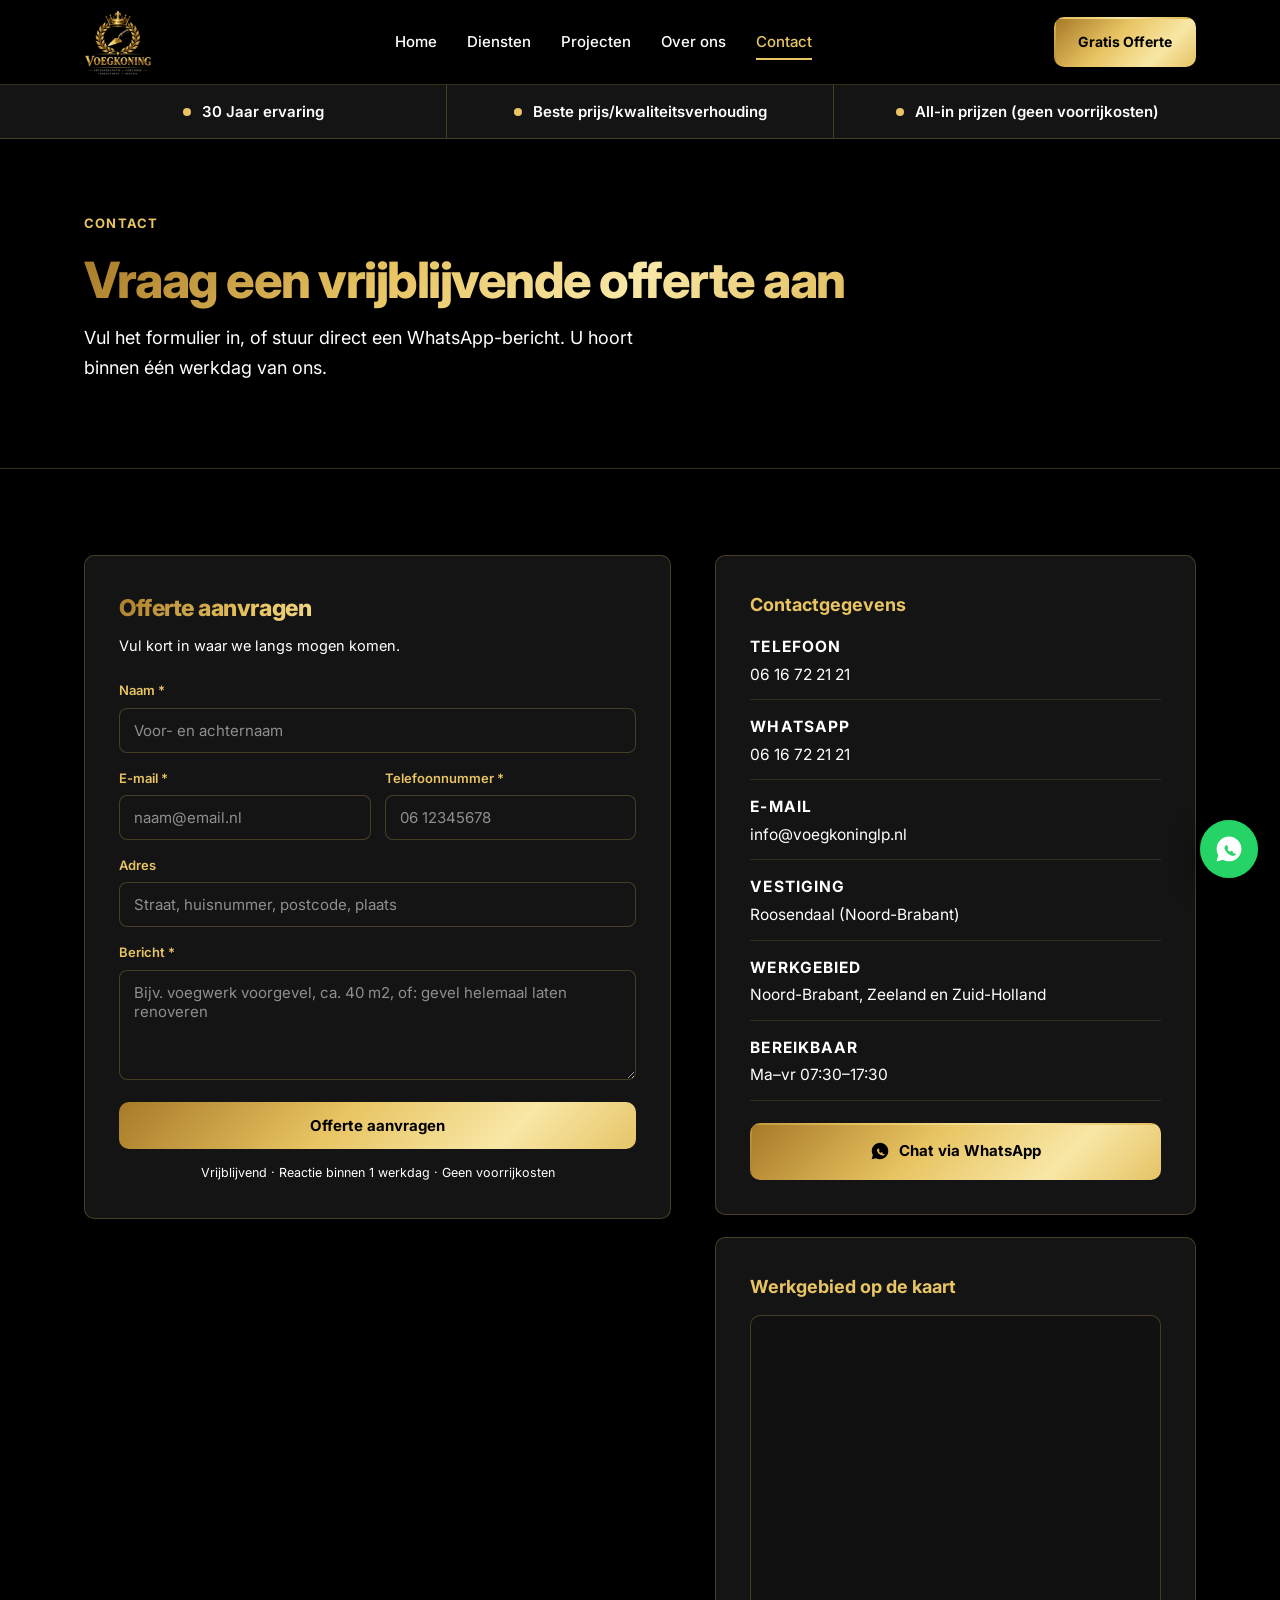
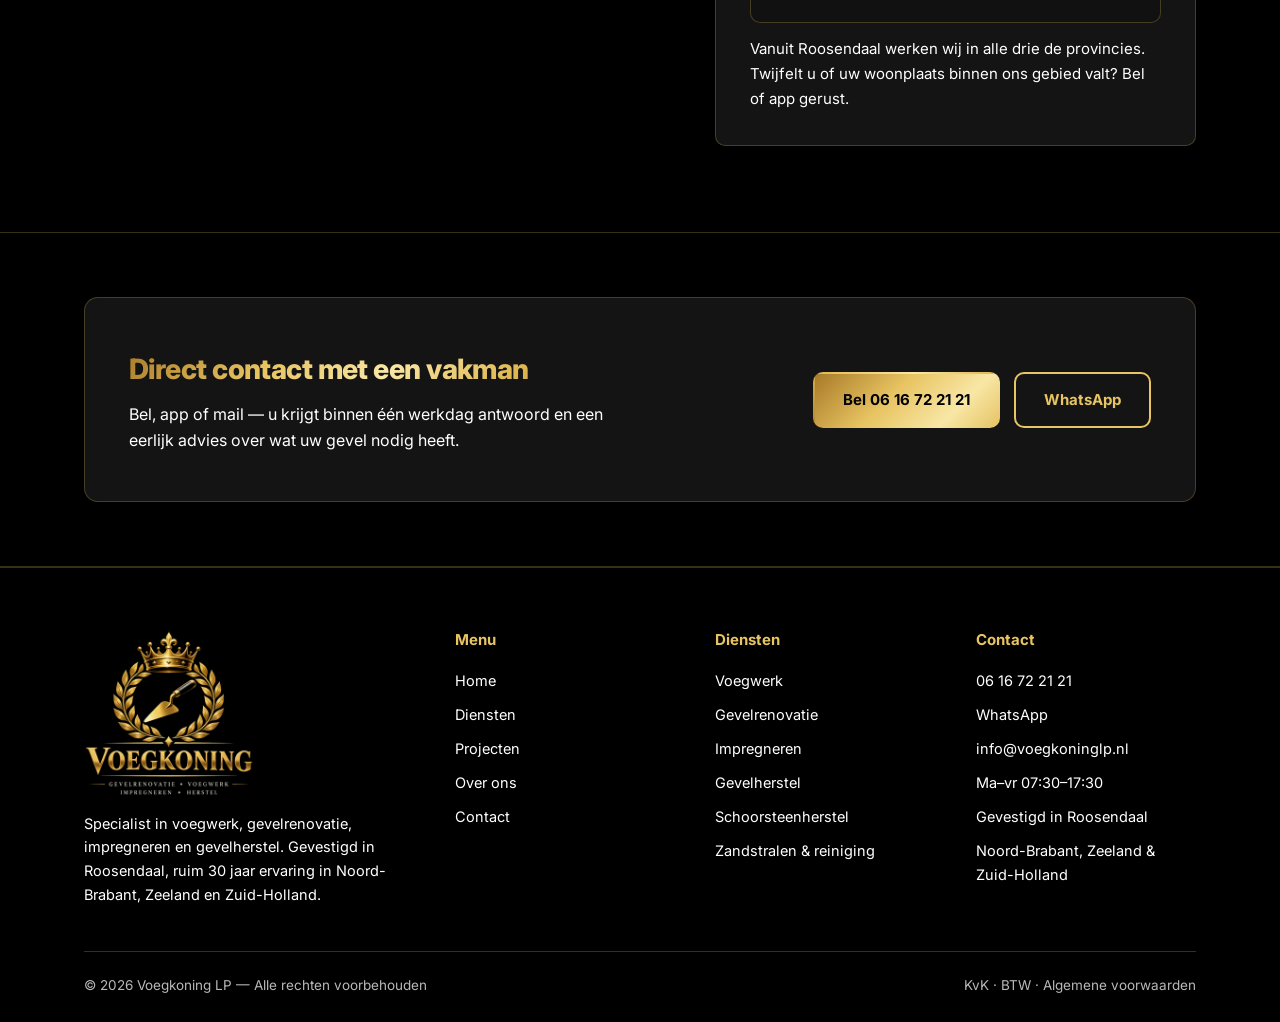
==== contact.html @ 7f499dfa "Website Voegkoning L&P: vijf pagina's met foto's en logo Statische site (home, diensten, projecten, " ====
<!DOCTYPE html>
<html lang="nl">
<head>
<meta charset="utf-8">
<meta name="viewport" content="width=device-width, initial-scale=1">
<title>Contact | Gratis offerte aanvragen bij Voegkoning LP</title>
<meta name="description" content="Vraag een vrijblijvende offerte aan voor voegwerk, gevelrenovatie, impregneren of gevelherstel. Bel of WhatsApp 06 16 72 21 21. Werkgebied Noord-Brabant, Zeeland en Zuid-Holland.">
<meta name="robots" content="index, follow">
<meta name="author" content="Voegkoning LP">
<meta name="geo.region" content="NL-NB">
<meta name="geo.placename" content="Roosendaal">
<link rel="canonical" href="https://voegkoninglp.nl/contact.html">
<meta property="og:type" content="website">
<meta property="og:locale" content="nl_NL">
<meta property="og:site_name" content="Voegkoning LP">
<meta property="og:title" content="Contact | Gratis offerte aanvragen bij Voegkoning LP">
<meta property="og:description" content="Vraag een vrijblijvende offerte aan voor voegwerk, gevelrenovatie, impregneren of gevelherstel. Bel of WhatsApp 06 16 72 21 21. Werkgebied Noord-Brabant, Zeeland en Zuid-Holland.">
<meta property="og:url" content="https://voegkoninglp.nl/contact.html">
<meta property="og:image" content="https://voegkoninglp.nl/img/og-image.jpg">
<meta property="og:image:width" content="1200">
<meta property="og:image:height" content="630">
<meta name="twitter:card" content="summary_large_image">
<meta name="theme-color" content="#000000">
<link rel="icon" type="image/png" sizes="32x32" href="img/favicon-32.png">
<link rel="apple-touch-icon" href="img/apple-touch-icon.png">
<link rel="preconnect" href="https://fonts.googleapis.com">
<link rel="preconnect" href="https://fonts.gstatic.com" crossorigin>
<link href="https://fonts.googleapis.com/css2?family=Inter:wght@400;500;600;700;800&display=swap" rel="stylesheet">
<link rel="stylesheet" href="css/style.css">
<script type="application/ld+json">
{
  "@context": "https://schema.org",
  "@type": "BreadcrumbList",
  "itemListElement": [
    {
      "@type": "ListItem",
      "position": 1,
      "name": "Home",
      "item": "https://voegkoninglp.nl/"
    },
    {
      "@type": "ListItem",
      "position": 2,
      "name": "Contact",
      "item": "https://voegkoninglp.nl/contact.html"
    }
  ]
}
</script>
</head>
<body>

<header>
  <div class="wrap nav">
    <a href="index.html" class="logo" aria-label="Voegkoning L&amp;P – naar de homepage"><img src="img/logo.webp" width="360" height="354" alt="Voegkoning L&amp;P"></a>
    <nav class="nav-links" id="desktop-nav"><a href="index.html">Home</a><a href="diensten.html">Diensten</a><a href="projecten.html">Projecten</a><a href="over-ons.html">Over ons</a><a href="contact.html" class="is-active" aria-current="page">Contact</a></nav>
    <a href="contact.html" class="btn btn-primary">Gratis Offerte</a>
    <button class="burger" id="burger" aria-label="Menu" aria-expanded="false">
      <span></span><span></span><span></span>
    </button>
  </div>
  <nav class="mobile-nav" id="mobile-nav"><a href="index.html">Home</a><a href="diensten.html">Diensten</a><a href="projecten.html">Projecten</a><a href="over-ons.html">Over ons</a><a href="contact.html">Contact</a></nav>
</header>

<div class="trust">
  <div class="wrap trust-grid">
    <div class="trust-item"><span class="ti-dot"></span><span class="lbl">30 Jaar ervaring</span></div>
    <div class="trust-item"><span class="ti-dot"></span><span class="lbl">Beste prijs/kwaliteitsverhouding</span></div>
    <div class="trust-item"><span class="ti-dot"></span><span class="lbl">All-in prijzen (geen voorrijkosten)</span></div>
  </div>
</div>

<main>

  <section class="page-head">
    <div class="wrap">
      <span class="eyebrow">Contact</span>
      <h1>Vraag een vrijblijvende offerte aan</h1>
      <p class="lead">Vul het formulier in, of stuur direct een WhatsApp-bericht. U hoort binnen &eacute;&eacute;n werkdag van ons.</p>
    </div>
  </section>

  <section class="contact">
    <div class="wrap contact-grid">

      <div class="contact-form">
        <h2 class="form-title">Offerte aanvragen</h2>
        <p class="sub">Vul kort in waar we langs mogen komen.</p>
        <form id="offerte-form">
          <div class="field">
            <label for="naam">Naam *</label>
            <input id="naam" name="naam" type="text" placeholder="Voor- en achternaam" required>
          </div>
          <div class="row2">
            <div class="field">
              <label for="mail">E-mail *</label>
              <input id="mail" name="mail" type="email" placeholder="naam@email.nl" required>
            </div>
            <div class="field">
              <label for="tel">Telefoonnummer *</label>
              <input id="tel" name="tel" type="tel" placeholder="06 12345678" required>
            </div>
          </div>
          <div class="field">
            <label for="adres">Adres</label>
            <input id="adres" name="adres" type="text" placeholder="Straat, huisnummer, postcode, plaats">
          </div>
          <div class="field">
            <label for="msg">Bericht *</label>
            <textarea id="msg" name="msg" placeholder="Bijv. voegwerk voorgevel, ca. 40 m2, of: gevel helemaal laten renoveren" required></textarea>
          </div>
          <button type="submit" class="btn btn-primary btn-wide">Offerte aanvragen</button>
        </form>
        <p class="form-note">Vrijblijvend &middot; Reactie binnen 1 werkdag &middot; Geen voorrijkosten</p>
      </div>

      <div class="contact-side">
        <div class="panel">
          <h3>Contactgegevens</h3>
          <ul class="contact-list">
            <li><span class="cl-label">Telefoon</span><a href="tel:+31616722121">06 16 72 21 21</a></li>
            <li><span class="cl-label">WhatsApp</span><a href="https://wa.me/31616722121" target="_blank" rel="noopener">06 16 72 21 21</a></li>
            <li><span class="cl-label">E-mail</span><a href="mailto:info@voegkoninglp.nl">info@voegkoninglp.nl</a></li>
            <li><span class="cl-label">Vestiging</span><span>Roosendaal (Noord-Brabant)</span></li>
            <li><span class="cl-label">Werkgebied</span><span>Noord-Brabant, Zeeland en Zuid-Holland</span></li>
            <li><span class="cl-label">Bereikbaar</span><span>Ma&ndash;vr 07:30&ndash;17:30</span></li>
          </ul>
          <a href="https://wa.me/31616722121" target="_blank" rel="noopener" class="btn btn-primary wa-block">
            <svg width="20" height="20" viewBox="0 0 24 24" fill="currentColor" aria-hidden="true"><path d="M12.04 2C6.58 2 2.13 6.45 2.13 11.91c0 1.75.46 3.45 1.32 4.95L2 22l5.25-1.38a9.9 9.9 0 004.79 1.22h.01c5.46 0 9.91-4.45 9.91-9.91S17.5 2 12.04 2zm5.8 14.09c-.24.68-1.42 1.31-1.96 1.36-.54.05-1.02.24-2.86-.6-2.22-1.02-3.6-3.32-3.71-3.47-.11-.16-.88-1.18-.88-2.25s.57-1.6.77-1.82c.2-.22.43-.27.58-.27l.42.01c.13 0 .31-.05.48.37.18.43.61 1.5.66 1.61.05.11.09.24.01.39-.08.16-.15.25-.29.39l-.22.26c-.07.08-.15.17-.06.33.08.16.37.62.79 1.01.55.49 1.01.65 1.16.73.15.08.24.07.33-.04.09-.11.38-.44.48-.6.1-.15.2-.13.34-.08.14.05.89.42 1.04.5.15.07.25.11.29.18.04.07.04.4-.2 1.09z"/></svg><span>Chat via WhatsApp</span>
          </a>
        </div>

        <div class="panel map-panel">
          <h3>Werkgebied op de kaart</h3>
          <div class="map-embed">
            <iframe
              title="Werkgebied Voegkoning LP in Noord-Brabant, Zeeland en Zuid-Holland"
              src="https://www.google.com/maps?q=Roosendaal,+Nederland&amp;hl=nl&amp;z=8&amp;output=embed"
              loading="lazy"
              referrerpolicy="no-referrer-when-downgrade"
              allowfullscreen></iframe>
          </div>
          <p class="map-note">Vanuit Roosendaal werken wij in alle drie de provincies. Twijfelt u of uw woonplaats binnen ons gebied valt? Bel of app gerust.</p>
        </div>
      </div>

    </div>
  </section>

  <section class="cta">
    <div class="wrap">
      <div class="cta-inner">
        <div>
          <h2>Direct contact met een vakman</h2>
          <p>Bel, app of mail &mdash; u krijgt binnen &eacute;&eacute;n werkdag antwoord en een eerlijk advies over wat uw gevel nodig heeft.</p>
        </div>
        <div class="cta-actions">
          <a href="tel:+31616722121" class="btn btn-primary">Bel 06 16 72 21 21</a>
          <a href="https://wa.me/31616722121" target="_blank" rel="noopener" class="btn btn-ghost">WhatsApp</a>
        </div>
      </div>
    </div>
  </section>
</main>

<footer>
  <div class="wrap">
    <div class="foot-grid">
      <div>
        <img class="foot-logo" src="img/logo.webp" width="360" height="354" alt="Voegkoning LP – gevelrenovatie, voegwerk, impregneren, herstel" loading="lazy">
        <p>Specialist in voegwerk, gevelrenovatie, impregneren en gevelherstel. Gevestigd in Roosendaal, ruim 30 jaar ervaring in Noord-Brabant, Zeeland en Zuid-Holland.</p>
      </div>
      <div>
        <h4>Menu</h4>
        <ul><li><a href="index.html">Home</a></li><li><a href="diensten.html">Diensten</a></li><li><a href="projecten.html">Projecten</a></li><li><a href="over-ons.html">Over ons</a></li><li><a href="contact.html">Contact</a></li></ul>
      </div>
      <div>
        <h4>Diensten</h4>
        <ul>
          <li><a href="diensten.html#voegwerk">Voegwerk</a></li>
          <li><a href="diensten.html#gevelrenovatie">Gevelrenovatie</a></li>
          <li><a href="diensten.html#impregneren">Impregneren</a></li>
          <li><a href="diensten.html#gevelherstel">Gevelherstel</a></li>
          <li><a href="diensten.html#gevelherstel">Schoorsteenherstel</a></li>
          <li><a href="diensten.html#reiniging">Zandstralen &amp; reiniging</a></li>
        </ul>
      </div>
      <div>
        <h4>Contact</h4>
        <ul>
          <li><a href="tel:+31616722121">06 16 72 21 21</a></li>
          <li><a href="https://wa.me/31616722121" target="_blank" rel="noopener">WhatsApp</a></li>
          <li><a href="mailto:info@voegkoninglp.nl">info@voegkoninglp.nl</a></li>
          <li>Ma&ndash;vr 07:30&ndash;17:30</li>
          <li>Gevestigd in Roosendaal</li>
          <li>Noord-Brabant, Zeeland &amp; Zuid-Holland</li>
        </ul>
      </div>
    </div>
    <div class="foot-bottom">
      <span>&copy; <span id="jaar">2026</span> Voegkoning LP &mdash; Alle rechten voorbehouden</span>
      <span>KvK &middot; BTW &middot; Algemene voorwaarden</span>
    </div>
  </div>
</footer>

<a class="wa-float" href="https://wa.me/31616722121" target="_blank" rel="noopener" aria-label="Contact via WhatsApp">
  <svg viewBox="0 0 24 24" fill="currentColor" aria-hidden="true"><path d="M12.04 2C6.58 2 2.13 6.45 2.13 11.91c0 1.75.46 3.45 1.32 4.95L2 22l5.25-1.38a9.9 9.9 0 004.79 1.22h.01c5.46 0 9.91-4.45 9.91-9.91S17.5 2 12.04 2zm5.8 14.09c-.24.68-1.42 1.31-1.96 1.36-.54.05-1.02.24-2.86-.6-2.22-1.02-3.6-3.32-3.71-3.47-.11-.16-.88-1.18-.88-2.25s.57-1.6.77-1.82c.2-.22.43-.27.58-.27l.42.01c.13 0 .31-.05.48.37.18.43.61 1.5.66 1.61.05.11.09.24.01.39-.08.16-.15.25-.29.39l-.22.26c-.07.08-.15.17-.06.33.08.16.37.62.79 1.01.55.49 1.01.65 1.16.73.15.08.24.07.33-.04.09-.11.38-.44.48-.6.1-.15.2-.13.34-.08.14.05.89.42 1.04.5.15.07.25.11.29.18.04.07.04.4-.2 1.09z"/></svg>
</a>

<script src="js/main.js" defer></script>

</body>
</html>
---- css/style.css ----
:root{
  --bg:#0A0A0A;
  --bg-soft:#141414;
  --bg-card:#141414;
  --line:rgba(232,196,98,.24);
  --line-soft:rgba(232,196,98,.14);
  --gold:#E8C462;
  --gold-light:#F8E7A6;
  --gold-dark:#A87A28;
  --gold-metal:linear-gradient(135deg,#A87A28 0%,#E8C462 28%,#F8E7A6 50%,#E0B954 72%,#A87A28 100%);
  --muted:#b8b8b8;
  --radius:10px;
  --wrap:1160px;
}
*{box-sizing:border-box;margin:0;padding:0}
html{scroll-behavior:smooth}
body{
  font-family:Inter,-apple-system,BlinkMacSystemFont,"Segoe UI",Roboto,Helvetica,Arial,sans-serif;
  background:var(--bg);color:#fff;line-height:1.65;
  -webkit-font-smoothing:antialiased;
}
.wrap{max-width:var(--wrap);margin:0 auto;padding:0 24px}
img,video{max-width:100%;height:auto;display:block}
a{color:inherit;text-decoration:none}
[hidden]{display:none !important}

/* ---------- Koppen in goud ---------- */
h1,.sec-title,.form-title,.cta-inner h2,.panel h3,.card h3,.step h3,
.svc-text h2,.seo-block h3,summary,.proj-body h3,footer h4{color:var(--gold)}
h1,.sec-title,.cta-inner h2,.form-title{
  background:var(--gold-metal);-webkit-background-clip:text;background-clip:text;
  -webkit-text-fill-color:transparent;
}
h1{font-size:clamp(30px,4.4vw,50px);line-height:1.13;font-weight:800;letter-spacing:-.03em;margin-bottom:20px}
.sec-title{font-size:clamp(24px,3vw,34px);font-weight:800;letter-spacing:-.025em;line-height:1.2;margin-bottom:14px}

/* ---------- Knoppen ---------- */
.btn{
  display:inline-flex;align-items:center;justify-content:center;gap:9px;
  padding:14px 28px;border-radius:var(--radius);
  font-weight:700;font-size:15px;font-family:inherit;
  border:2px solid transparent;cursor:pointer;
  transition:background .18s ease,border-color .18s ease,color .18s ease;
}
.btn-primary{background:var(--gold-metal);background-size:150% 150%;background-position:0 0;color:#000;transition:background-position .3s ease}
.btn-primary:hover{background-position:100% 100%;color:#000}
.btn-ghost,.btn-outline{border-color:var(--gold);color:var(--gold);background:transparent}
.btn-ghost:hover,.btn-outline:hover{border-color:var(--gold-light);background:rgba(232,196,98,.14);color:#fff}
.btn-wide{width:100%;border:none}

/* ---------- Header ---------- */
header{
  position:sticky;top:0;z-index:60;
  background:rgba(0,0,0,.92);backdrop-filter:blur(10px);
  border-bottom:1px solid var(--line);
}
.nav{display:flex;align-items:center;justify-content:space-between;height:84px;gap:24px}
.logo{display:inline-flex;align-items:center;flex:0 0 auto}
.logo img{width:68px;height:auto}
.foot-logo{width:170px;height:auto;margin-bottom:16px}
.nav-links{display:flex;gap:30px;font-size:15px;font-weight:500;color:#fff}
.nav-links a{position:relative;padding:4px 0;cursor:pointer}
.nav-links a:hover,.nav-links a.is-active{color:var(--gold)}
.nav-links a.is-active::after{
  content:"";position:absolute;left:0;right:0;bottom:-2px;height:2px;background:var(--gold);
}
.nav .btn{padding:11px 22px;font-size:14px}
.burger{display:none;background:none;border:1px solid var(--line);border-radius:8px;padding:9px 11px;cursor:pointer}
.burger span{display:block;width:20px;height:2px;background:var(--gold);margin:4px 0}
.mobile-nav{display:none;border-top:1px solid var(--line);padding:14px 24px 20px;background:#000}
.mobile-nav a{display:block;padding:11px 0;color:#fff;font-weight:600;border-bottom:1px solid var(--line-soft)}
.mobile-nav a:hover{color:var(--gold)}
@media(max-width:940px){
  .nav-links,.nav .btn{display:none}
  .burger{display:block}
  .mobile-nav.is-open{display:block}
}

/* ---------- Hero ---------- */
.hero{background:#000;color:#fff;border-bottom:1px solid var(--line);padding:84px 0 92px}
.hero-grid{display:grid;grid-template-columns:1.02fr .98fr;gap:60px;align-items:center}
.eyebrow{
  display:inline-block;font-size:13px;font-weight:700;letter-spacing:.09em;
  text-transform:uppercase;color:var(--gold);margin-bottom:18px;
}
.hero p.lead,.page-head p.lead{font-size:18px;color:#fff;max-width:52ch;margin-bottom:30px}
.hero-cta{display:flex;gap:14px;flex-wrap:wrap;margin-bottom:38px}
.usp{list-style:none;display:grid;gap:12px;font-size:15px;color:#fff}
.usp li{display:flex;gap:11px;align-items:flex-start}
.usp svg{flex:0 0 18px;margin-top:4px}
.usp strong{color:var(--gold)}

/* ---------- Voor/na ---------- */
.ba{margin:0}
.ba-grid{display:grid;grid-template-columns:repeat(2,minmax(0,1fr));gap:10px}
.ba-cell{position:relative;border:1px solid var(--line);border-radius:var(--radius);overflow:hidden;background:#111}
.ba-cell img{width:100%;height:100%;object-fit:cover;aspect-ratio:3/4;background:#141414}
.ba-tag{
  position:absolute;top:10px;left:10px;background:rgba(0,0,0,.78);
  border:1px solid var(--line);color:#fff;font-size:11.5px;font-weight:700;
  letter-spacing:.08em;text-transform:uppercase;padding:4px 10px;border-radius:100px;
}
.ba-tag-na{border-color:var(--gold);color:var(--gold)}
.ba figcaption{margin-top:12px;font-size:14px;color:#fff;text-align:center}
.ba-hero .ba-cell img{aspect-ratio:4/5}

/* ---------- Trust (bovenin, onder de header) ---------- */
.trust{
  background:var(--bg-soft);
  border-bottom:1px solid var(--line);
}
.trust-grid{
  display:grid;grid-template-columns:repeat(3,1fr);
  gap:1px;background:var(--line);padding:0;
}
.trust-item{
  background:var(--bg-soft);
  display:flex;align-items:center;justify-content:center;gap:11px;
  padding:16px 24px;text-align:center;
  font-size:15px;font-weight:600;color:#fff;line-height:1.4;
}
.trust-item .ti-dot{
  flex:0 0 8px;width:8px;height:8px;border-radius:50%;
  background:var(--gold);display:block;
}
.trust-item .lbl{color:#fff}
@media(max-width:820px){
  .trust-grid{grid-template-columns:1fr}
  .trust-item{justify-content:flex-start;padding:14px 24px;font-size:14.5px;text-align:left}
}

/* ---------- Secties ---------- */
section{padding:86px 0}
.sec-head{max-width:660px;margin-bottom:50px}
.sec-head.center{margin-left:auto;margin-right:auto;text-align:center}
.sec-head p{color:#fff;font-size:16.5px}
.page-head{background:#000;border-bottom:1px solid var(--line);padding:70px 0 56px}
.page-head h1{margin-bottom:14px}

/* ---------- Dienstenkaarten ---------- */
.services{background:var(--bg-soft);border-top:1px solid var(--line);border-bottom:1px solid var(--line)}
.cards{display:grid;grid-template-columns:repeat(4,1fr);gap:22px}
.card{
  background:var(--bg-card);border:1px solid var(--line);border-radius:var(--radius);
  padding:30px 26px;display:flex;flex-direction:column;
  transition:transform .18s ease,box-shadow .18s ease,border-color .18s ease;
}
.card:hover{transform:translateY(-4px);border-color:var(--gold);box-shadow:0 16px 40px rgba(232,196,98,.14)}
.card .ico{
  width:48px;height:48px;border-radius:10px;background:rgba(232,196,98,.12);
  border:1px solid var(--line);display:flex;align-items:center;justify-content:center;margin-bottom:18px;
}
.card h3{font-size:18.5px;font-weight:700;margin-bottom:10px}
.card p{font-size:15px;color:#fff}
.card ul{list-style:none;margin-top:16px;display:grid;gap:8px}
.card ul li{font-size:14.5px;color:#fff;padding-left:22px;position:relative}
.card ul li::before{content:"";position:absolute;left:0;top:9px;width:7px;height:7px;border-radius:50%;background:var(--gold)}
.lees{margin-top:auto;padding-top:18px;font-size:14.5px;font-weight:700;color:var(--gold);cursor:pointer}
.lees:hover{color:var(--gold-light)}
@media(max-width:1080px){.cards{grid-template-columns:1fr 1fr}}
@media(max-width:640px){.cards{grid-template-columns:1fr}}

/* ---------- Waarom ---------- */
.why{background:#000}
.why-grid{list-style:none;display:grid;grid-template-columns:repeat(3,1fr);gap:20px}
.why-grid li{
  display:flex;gap:13px;align-items:flex-start;background:var(--bg-card);
  border:1px solid var(--line);border-radius:var(--radius);padding:24px 22px;font-size:15px;color:#fff;
}
.why-grid strong{color:var(--gold);font-weight:700}
.why-grid svg{flex:0 0 20px;margin-top:3px}
@media(max-width:940px){.why-grid{grid-template-columns:1fr 1fr}}
@media(max-width:620px){.why-grid{grid-template-columns:1fr}}

/* ---------- Projecten ---------- */
.projects-teaser{background:var(--bg-soft);border-top:1px solid var(--line);border-bottom:1px solid var(--line)}
.projects{background:#000}
.proj-grid{display:grid;grid-template-columns:repeat(3,1fr);gap:26px}
.proj{border:1px solid var(--line);border-radius:var(--radius);overflow:hidden;background:var(--bg-card)}
.proj .ba-grid{gap:2px}
.proj .ba-cell{border:none;border-radius:0}
.proj .ba-cell img{aspect-ratio:1/1}
.proj-media{margin:0}
.proj-media img,.proj-media video{width:100%;aspect-ratio:4/3;object-fit:cover;display:block;background:#141414}
.proj-media video{aspect-ratio:3/4}
.proj-body{padding:22px 22px 26px}
.proj-cat{
  display:inline-block;font-size:11.5px;font-weight:700;letter-spacing:.09em;text-transform:uppercase;
  color:var(--gold);border:1px solid var(--line);border-radius:100px;padding:3px 11px;margin-bottom:12px;
}
.proj-body h3{font-size:17.5px;font-weight:700;margin-bottom:8px}
.proj-body p{font-size:14.5px;color:#fff}
.ba-large .ba-cell img{aspect-ratio:3/4}
.center-cta{text-align:center;margin-top:42px}
@media(max-width:1000px){.proj-grid{grid-template-columns:1fr 1fr}}
@media(max-width:660px){.proj-grid{grid-template-columns:1fr}}

/* ---------- Filter ---------- */
.filter{display:flex;flex-wrap:wrap;gap:10px;justify-content:center;margin-bottom:44px}
.filter-btn{
  font-family:inherit;font-size:14px;font-weight:600;cursor:pointer;
  background:transparent;border:1px solid var(--line);color:#fff;
  padding:9px 20px;border-radius:100px;
  transition:background .16s ease,color .16s ease,border-color .16s ease;
}
.filter-btn:hover{border-color:var(--gold);color:var(--gold)}
.filter-btn.is-active{background:var(--gold-metal);border-color:var(--gold);color:#000}
.proj.is-hidden{display:none}

/* ---------- Diensten uitgebreid ---------- */
.svc{background:#000}
.svc-alt{background:var(--bg-soft);border-top:1px solid var(--line);border-bottom:1px solid var(--line)}
.svc-row{display:grid;grid-template-columns:1.15fr .85fr;gap:56px;align-items:center}
.svc-row-rev{grid-template-columns:.85fr 1.15fr}
.svc-row-rev .svc-text{order:2}
.svc-row-rev .svc-fig{order:1}
.svc-text p{color:#fff;margin-bottom:16px}
.svc-text h2{margin-bottom:18px}
.check{list-style:none;margin-top:22px;display:grid;gap:10px}
.check li{position:relative;padding-left:26px;font-size:15px;color:#fff}
.check li::before{
  content:"";position:absolute;left:0;top:9px;width:8px;height:8px;border-radius:50%;background:var(--gold);
}
.svc-fig{margin:0}
.svc-fig img{
  width:100%;aspect-ratio:4/3;object-fit:cover;
  border:1px solid var(--line);border-radius:var(--radius);background:#141414;
}
.svc-fig figcaption{margin-top:12px;font-size:14px;color:#fff;text-align:center}
@media(max-width:940px){
  .svc-row,.svc-row-rev{grid-template-columns:1fr;gap:34px}
  .svc-row-rev .svc-text{order:1}
  .svc-row-rev .svc-fig{order:2}
}

/* ---------- Over ons ---------- */
.about{background:#000}
.about-grid{display:grid;grid-template-columns:1.1fr .9fr;gap:56px;align-items:start}
.about-grid p{color:#fff;margin-bottom:16px}
.about-grid p.intro{font-size:18.5px;font-weight:500}
.panel{background:var(--bg-card);border:1px solid var(--line);border-radius:var(--radius);padding:34px}
.panel h3{font-size:18px;font-weight:700;margin-bottom:14px}
.panel p{font-size:15px;color:#fff}
.regio{display:flex;flex-wrap:wrap;gap:8px;margin-top:18px}
.regio span{
  font-size:13.5px;font-weight:600;background:#111;border:1px solid var(--line);
  padding:6px 14px;border-radius:100px;color:#fff;
}
.facts{list-style:none;margin-top:16px;display:grid;gap:13px}
.facts li{display:flex;gap:12px;align-items:flex-start;font-size:15px;color:#fff}
.facts svg{flex:0 0 20px;margin-top:3px}
.facts strong{color:var(--gold);font-weight:700}
@media(max-width:940px){.about-grid{grid-template-columns:1fr;gap:38px}}

/* ---------- Werkwijze ---------- */
.steps{background:var(--bg-soft);border-top:1px solid var(--line);border-bottom:1px solid var(--line)}
.step-grid{display:grid;grid-template-columns:repeat(4,1fr);gap:26px}
.step .n{
  width:42px;height:42px;border-radius:50%;border:2px solid var(--gold);color:var(--gold);
  display:flex;align-items:center;justify-content:center;font-weight:800;font-size:16px;margin-bottom:16px;
}
.step h3{font-size:17px;font-weight:700;margin-bottom:8px}
.step p{font-size:14.5px;color:#fff}
@media(max-width:900px){.step-grid{grid-template-columns:1fr 1fr;gap:30px 22px}}
@media(max-width:560px){.step-grid{grid-template-columns:1fr}}

/* ---------- Contact ---------- */
.contact{background:#000}
.contact-grid{display:grid;grid-template-columns:1.1fr .9fr;gap:44px;align-items:start}
.contact-form{background:var(--bg-card);border:1px solid var(--line);border-radius:var(--radius);padding:34px}
.form-title{font-size:23px;font-weight:800;margin-bottom:6px;letter-spacing:-.02em}
.contact-form p.sub{font-size:14.5px;color:#fff;margin-bottom:22px}
.field{margin-bottom:15px}
.field label{display:block;font-size:13px;font-weight:600;color:var(--gold);margin-bottom:6px}
.field input,.field textarea{
  width:100%;padding:12px 14px;border:1px solid var(--line);border-radius:8px;
  font-family:inherit;font-size:15px;color:#fff;background:#141414;
}
.field input::placeholder,.field textarea::placeholder{color:#8f8f8f}
.field input:focus,.field textarea:focus{outline:none;border-color:var(--gold);background:#111}
.field textarea{resize:vertical;min-height:110px}
.row2{display:grid;grid-template-columns:1fr 1fr;gap:14px}
.form-note{font-size:12.5px;color:#fff;margin-top:14px;text-align:center}
.contact-side{display:grid;gap:22px}
.contact-list{list-style:none;display:grid;gap:14px;margin-bottom:22px}
.contact-list li{display:flex;flex-direction:column;gap:2px;border-bottom:1px solid var(--line-soft);padding-bottom:12px}
.cl-label{font-size:12px;font-weight:700;letter-spacing:.07em;text-transform:uppercase;color:var(--gold)}
.contact-list a,.contact-list span{font-size:15.5px;color:#fff}
.contact-list a:hover{color:var(--gold)}
.wa-block{width:100%}
.map-embed{border:1px solid var(--line);border-radius:var(--radius);overflow:hidden;aspect-ratio:4/3;background:#111}
.map-embed iframe{width:100%;height:100%;border:0;display:block}
.map-note{font-size:13.5px;color:#fff;margin-top:14px}
@media(max-width:940px){.contact-grid{grid-template-columns:1fr;gap:32px}}
@media(max-width:560px){
  .row2{grid-template-columns:1fr}
  .contact-form{padding:24px 20px}
  .panel{padding:24px 20px}
}

/* ---------- FAQ ---------- */
.faq{background:var(--bg-soft);border-top:1px solid var(--line);border-bottom:1px solid var(--line)}
.faq-list{max-width:840px;margin:0 auto}
details{background:var(--bg-card);border:1px solid var(--line);border-radius:var(--radius);margin-bottom:12px;overflow:hidden}
summary{
  cursor:pointer;list-style:none;padding:20px 24px;font-weight:600;font-size:16px;
  display:flex;justify-content:space-between;gap:16px;align-items:center;
}
summary::-webkit-details-marker{display:none}
summary::after{content:"+";font-size:21px;font-weight:400;flex:0 0 auto}
details[open] summary::after{content:"\2013"}
details[open] summary{border-bottom:1px solid var(--line)}
details p{padding:18px 24px 22px;font-size:15px;color:#fff}

/* ---------- CTA ---------- */
.cta{background:#000;border-top:1px solid var(--line);border-bottom:1px solid var(--line);padding:64px 0}
.cta-inner{
  background:var(--bg-card);border:1px solid var(--line);border-radius:14px;color:#fff;
  padding:48px 44px;display:flex;justify-content:space-between;align-items:center;gap:34px;flex-wrap:wrap;
}
.cta-inner h2{font-size:clamp(21px,2.4vw,28px);font-weight:800;letter-spacing:-.02em;margin-bottom:8px}
.cta-inner p{color:#fff;font-size:16px;max-width:52ch}
.cta-actions{display:flex;gap:14px;flex-wrap:wrap}
@media(max-width:560px){.cta-inner{padding:32px 24px}}

/* ---------- SEO ---------- */
.seo{background:#000}
.seo-grid{display:grid;grid-template-columns:repeat(3,1fr);gap:28px}
.seo-block{background:var(--bg-card);border:1px solid var(--line);border-radius:var(--radius);padding:30px}
.seo-block h3{font-size:18px;font-weight:700;margin-bottom:12px}
.seo-block p{font-size:14.5px;color:#fff;margin-bottom:14px}
.seo-places{font-size:13.5px;line-height:1.95}
.seo-extra{font-size:13.5px !important;color:var(--muted) !important;margin-bottom:0 !important}
@media(max-width:1100px){.seo-grid{grid-template-columns:1fr}}

/* ---------- Footer ---------- */
footer{background:#000;border-top:1px solid var(--line);padding:60px 0 26px;font-size:14.5px}
.foot-grid{display:grid;grid-template-columns:1.5fr 1fr 1fr 1fr;gap:40px;margin-bottom:44px}
footer p{max-width:40ch;color:#fff}
footer h4{font-size:15px;font-weight:700;margin-bottom:16px}
footer ul{list-style:none;display:grid;gap:10px}
footer a{color:#fff;cursor:pointer}
footer a:hover{color:var(--gold)}
.foot-bottom{
  border-top:1px solid var(--line);padding-top:22px;
  display:flex;justify-content:space-between;gap:16px;flex-wrap:wrap;font-size:13.5px;color:var(--muted);
}
@media(max-width:940px){.foot-grid{grid-template-columns:1fr 1fr}}
@media(max-width:620px){.foot-grid{grid-template-columns:1fr;gap:30px}}


/* ---------- Eigenaar ---------- */
.owner{
  display:grid;grid-template-columns:200px 1fr;gap:26px;align-items:center;
  background:var(--bg-card);border:1px solid var(--line);border-radius:var(--radius);
  padding:22px;margin:8px 0 26px;
}
.owner img{width:100%;aspect-ratio:4/5;object-fit:cover;border-radius:8px;border:1px solid var(--line)}
.owner blockquote{font-size:16.5px;color:#fff;font-style:italic}
.owner cite{display:block;margin-top:12px;font-style:normal;font-weight:700;color:var(--gold);font-size:14.5px}
@media(max-width:560px){.owner{grid-template-columns:1fr}.owner img{max-width:240px}}

/* ---------- Foto Over ons ---------- */
.over-foto{margin:0 0 20px}
.over-foto img{
  width:100%;aspect-ratio:4/3;object-fit:cover;
  border:1px solid var(--line);border-radius:var(--radius);background:#141414;
}
.over-foto figcaption{margin-top:12px;font-size:14px;color:#fff;text-align:center}

/* ---------- Zwevende WhatsApp ---------- */
.wa-float{
  position:fixed;right:22px;bottom:22px;z-index:80;
  width:58px;height:58px;border-radius:50%;
  background:#25D366;color:#fff;
  display:flex;align-items:center;justify-content:center;
  box-shadow:0 10px 28px rgba(0,0,0,.55);
  transition:transform .18s ease,box-shadow .18s ease;
}
.wa-float:hover{transform:scale(1.08);box-shadow:0 14px 34px rgba(37,211,102,.45)}
.wa-float svg{width:30px;height:30px;flex:0 0 auto}
.wa-float::after{
  content:"";position:absolute;inset:0;border-radius:50%;
  border:2px solid rgba(37,211,102,.5);animation:puls 2.4s ease-out infinite;
}
@keyframes puls{0%{transform:scale(1);opacity:.8}100%{transform:scale(1.5);opacity:0}}
@media(max-width:560px){.wa-float{right:16px;bottom:16px;width:54px;height:54px}}
@media(prefers-reduced-motion:reduce){.wa-float::after{animation:none}}

@media(max-width:900px){section{padding:64px 0}}
@media(max-width:900px){.hero{padding:60px 0 66px}}
@media(max-width:900px){.hero-grid{grid-template-columns:minmax(0,1fr);gap:44px}}

/* ruimte onder de vaste header bij springen naar een dienst */
[id]{scroll-margin-top:106px}
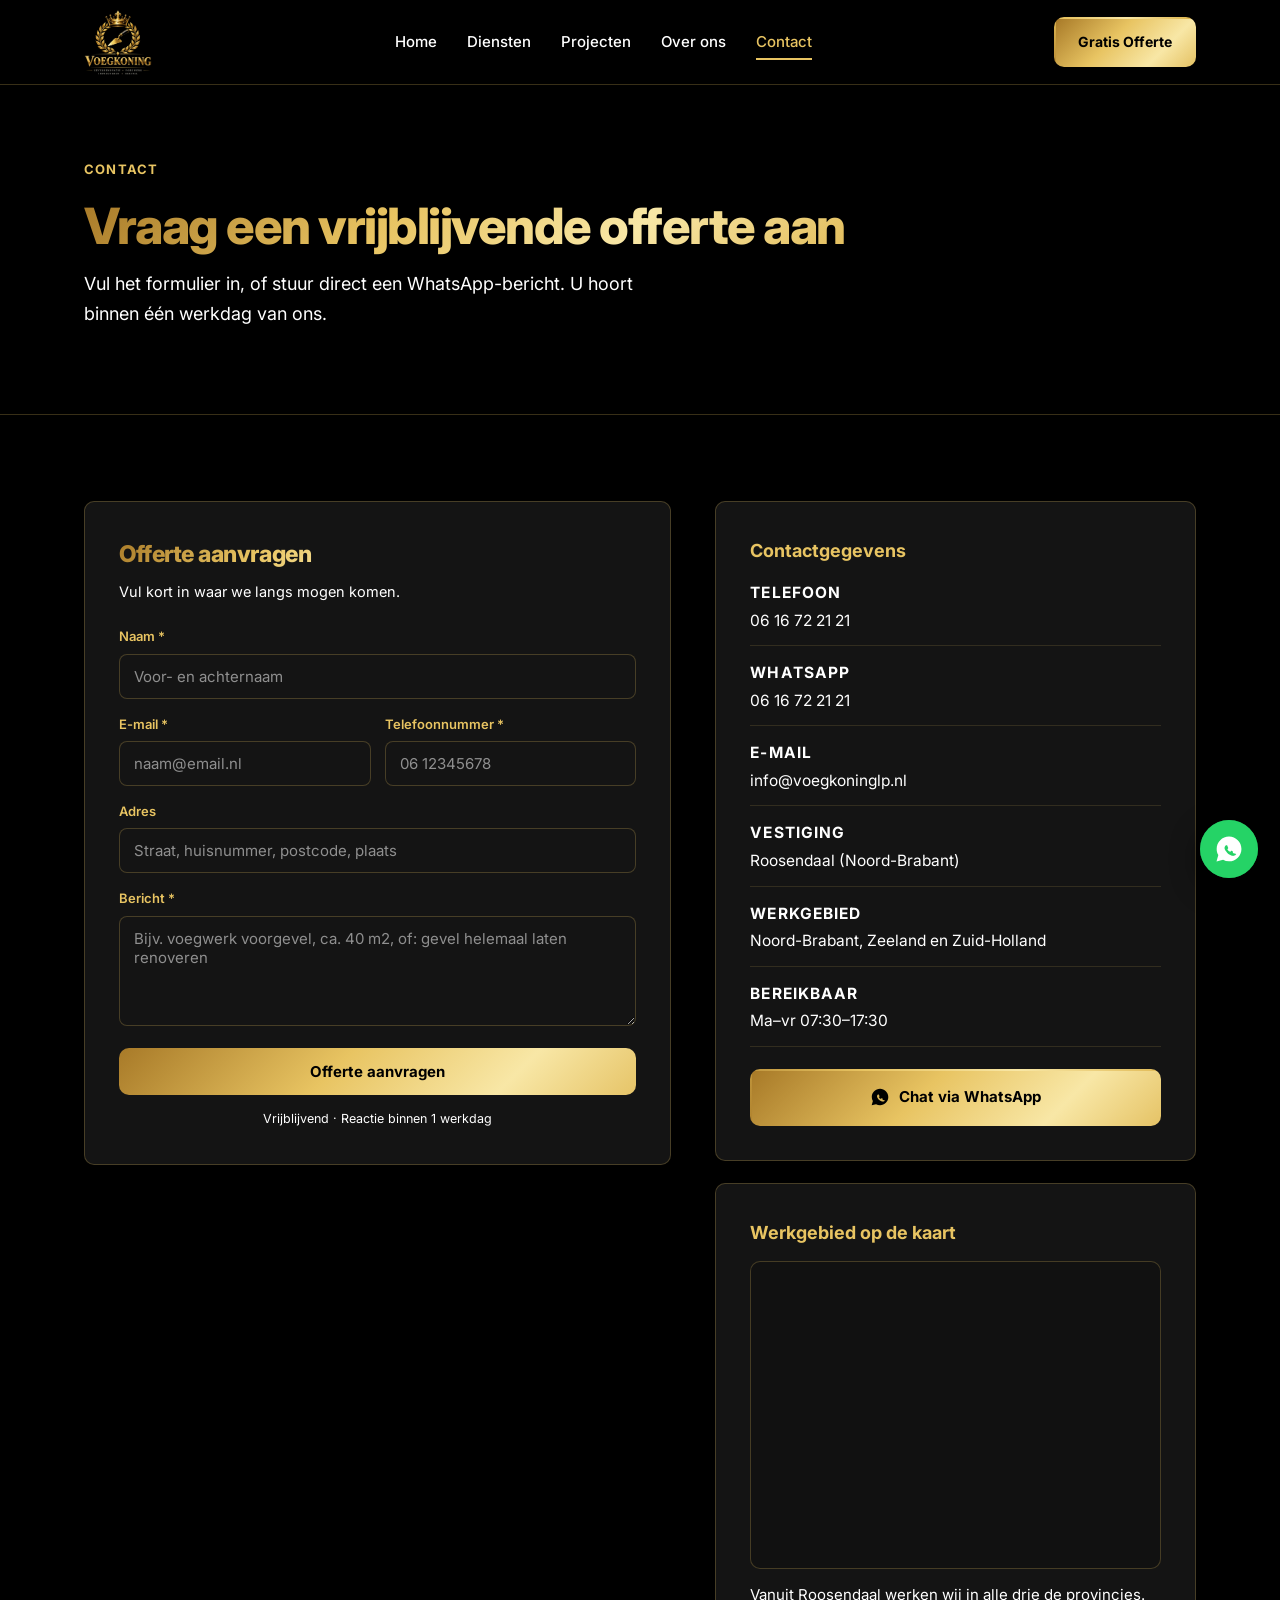
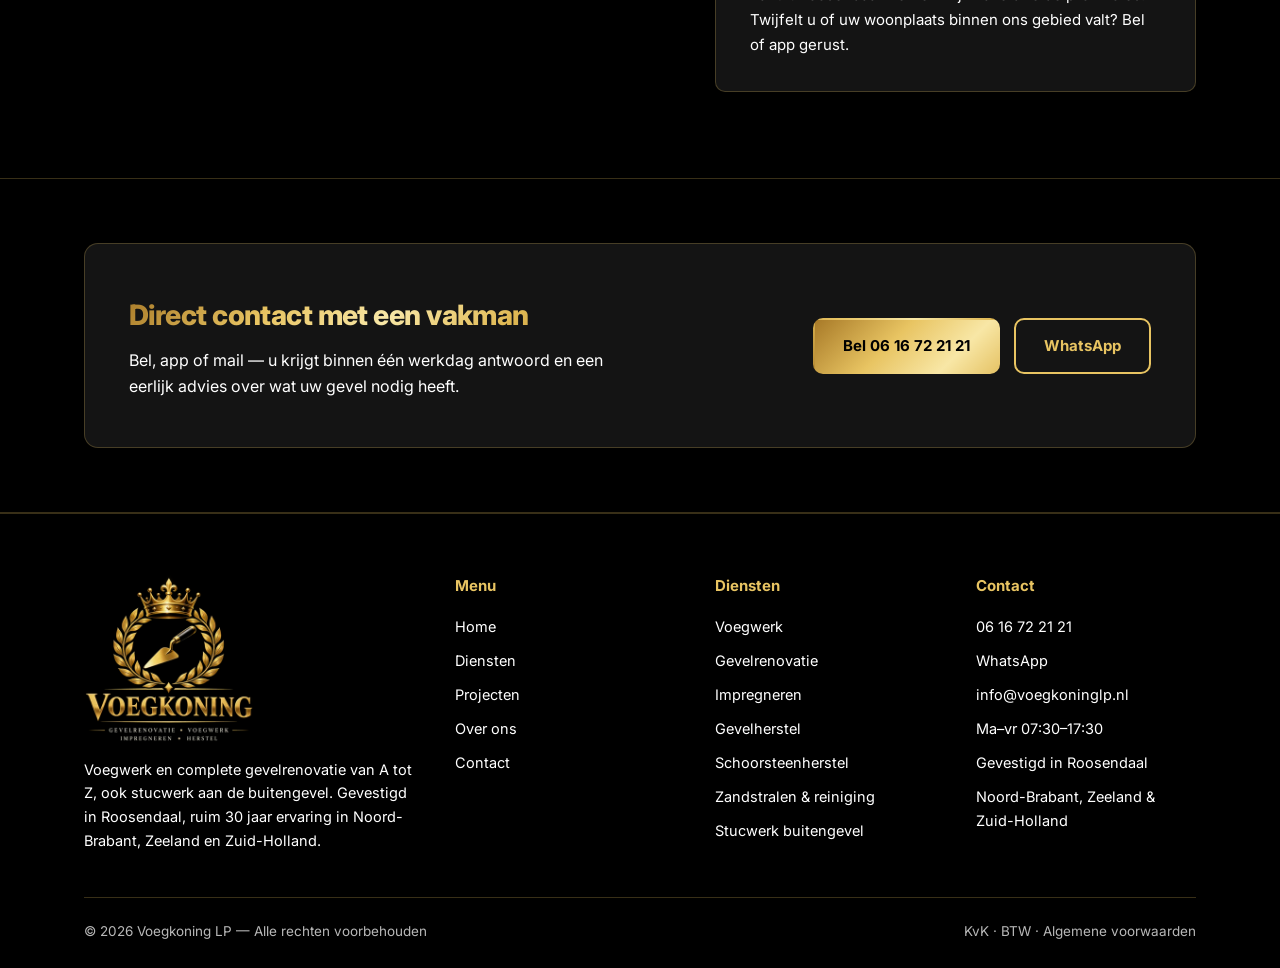
==== commit 569b6f3a: "Banner bovenaan, nieuwe teksten, stucwerk en Over ons herschreven - Banner als hero-afbeelding, trus" ====
--- a/contact.html
+++ b/contact.html
@@ -62,14 +62,6 @@
   <nav class="mobile-nav" id="mobile-nav"><a href="index.html">Home</a><a href="diensten.html">Diensten</a><a href="projecten.html">Projecten</a><a href="over-ons.html">Over ons</a><a href="contact.html">Contact</a></nav>
 </header>
 
-<div class="trust">
-  <div class="wrap trust-grid">
-    <div class="trust-item"><span class="ti-dot"></span><span class="lbl">30 Jaar ervaring</span></div>
-    <div class="trust-item"><span class="ti-dot"></span><span class="lbl">Beste prijs/kwaliteitsverhouding</span></div>
-    <div class="trust-item"><span class="ti-dot"></span><span class="lbl">All-in prijzen (geen voorrijkosten)</span></div>
-  </div>
-</div>
-
 <main>
 
   <section class="page-head">
@@ -111,7 +103,7 @@
           </div>
           <button type="submit" class="btn btn-primary btn-wide">Offerte aanvragen</button>
         </form>
-        <p class="form-note">Vrijblijvend &middot; Reactie binnen 1 werkdag &middot; Geen voorrijkosten</p>
+        <p class="form-note">Vrijblijvend &middot; Reactie binnen 1 werkdag</p>
       </div>
 
       <div class="contact-side">
@@ -168,7 +160,7 @@
     <div class="foot-grid">
       <div>
         <img class="foot-logo" src="img/logo.webp" width="360" height="354" alt="Voegkoning LP – gevelrenovatie, voegwerk, impregneren, herstel" loading="lazy">
-        <p>Specialist in voegwerk, gevelrenovatie, impregneren en gevelherstel. Gevestigd in Roosendaal, ruim 30 jaar ervaring in Noord-Brabant, Zeeland en Zuid-Holland.</p>
+        <p>Voegwerk en complete gevelrenovatie van A tot Z, ook stucwerk aan de buitengevel. Gevestigd in Roosendaal, ruim 30 jaar ervaring in Noord-Brabant, Zeeland en Zuid-Holland.</p>
       </div>
       <div>
         <h4>Menu</h4>
@@ -183,6 +175,7 @@
           <li><a href="diensten.html#gevelherstel">Gevelherstel</a></li>
           <li><a href="diensten.html#gevelherstel">Schoorsteenherstel</a></li>
           <li><a href="diensten.html#reiniging">Zandstralen &amp; reiniging</a></li>
+          <li><a href="diensten.html#stucwerk">Stucwerk buitengevel</a></li>
         </ul>
       </div>
       <div>
--- a/css/style.css
+++ b/css/style.css
@@ -26,7 +26,7 @@
 
 /* ---------- Koppen in goud ---------- */
 h1,.sec-title,.form-title,.cta-inner h2,.panel h3,.card h3,.step h3,
-.svc-text h2,.seo-block h3,summary,.proj-body h3,footer h4{color:var(--gold)}
+.svc-text h2,summary,.proj-body h3,footer h4{color:var(--gold)}
 h1,.sec-title,.cta-inner h2,.form-title{
   background:var(--gold-metal);-webkit-background-clip:text;background-clip:text;
   -webkit-text-fill-color:transparent;
@@ -157,8 +157,6 @@
 .card ul li::before{content:"";position:absolute;left:0;top:9px;width:7px;height:7px;border-radius:50%;background:var(--gold)}
 .lees{margin-top:auto;padding-top:18px;font-size:14.5px;font-weight:700;color:var(--gold);cursor:pointer}
 .lees:hover{color:var(--gold-light)}
-@media(max-width:1080px){.cards{grid-template-columns:1fr 1fr}}
-@media(max-width:640px){.cards{grid-template-columns:1fr}}
 
 /* ---------- Waarom ---------- */
 .why{background:#000}
@@ -242,6 +240,9 @@
 .panel h3{font-size:18px;font-weight:700;margin-bottom:14px}
 .panel p{font-size:15px;color:#fff}
 .regio{display:flex;flex-wrap:wrap;gap:8px;margin-top:18px}
+.werkgebied{background:#000}
+.werkgebied .sec-head{margin-bottom:0}
+.werkgebied .regio{justify-content:center;margin-top:22px}
 .regio span{
   font-size:13.5px;font-weight:600;background:#111;border:1px solid var(--line);
   padding:6px 14px;border-radius:100px;color:#fff;
@@ -324,14 +325,6 @@
 @media(max-width:560px){.cta-inner{padding:32px 24px}}
 
 /* ---------- SEO ---------- */
-.seo{background:#000}
-.seo-grid{display:grid;grid-template-columns:repeat(3,1fr);gap:28px}
-.seo-block{background:var(--bg-card);border:1px solid var(--line);border-radius:var(--radius);padding:30px}
-.seo-block h3{font-size:18px;font-weight:700;margin-bottom:12px}
-.seo-block p{font-size:14.5px;color:#fff;margin-bottom:14px}
-.seo-places{font-size:13.5px;line-height:1.95}
-.seo-extra{font-size:13.5px !important;color:var(--muted) !important;margin-bottom:0 !important}
-@media(max-width:1100px){.seo-grid{grid-template-columns:1fr}}
 
 /* ---------- Footer ---------- */
 footer{background:#000;border-top:1px solid var(--line);padding:60px 0 26px;font-size:14.5px}
@@ -393,3 +386,24 @@
 
 /* ruimte onder de vaste header bij springen naar een dienst */
 [id]{scroll-margin-top:106px}
+
+/* banner + koptekst homepage */
+.hero-banner{margin-bottom:46px}
+.hero-banner img{width:100%;border-radius:10px;border:1px solid var(--line)}
+.hero-text{max-width:820px}
+.hero-text .hero-cta{margin-bottom:0}
+h1 .h1-gold{color:var(--gold)}
+h1 .h1-tag{display:inline-block;background:var(--gold-metal);color:#000;-webkit-text-fill-color:#000;padding:0 .3em;border-radius:6px;line-height:1.25}
+h1:has(.h1-tag){background:none;-webkit-text-fill-color:#fff;color:#fff}
+h1 .h1-gold{background:var(--gold-metal);-webkit-background-clip:text;background-clip:text;-webkit-text-fill-color:transparent}
+.cards{grid-template-columns:repeat(5,minmax(0,1fr));gap:18px}
+.cards .card{padding-left:22px;padding-right:22px}
+@media(max-width:1100px){.cards{grid-template-columns:repeat(3,minmax(0,1fr))}}
+@media(max-width:760px){.cards{grid-template-columns:repeat(2,minmax(0,1fr))}}
+@media(max-width:540px){.cards{grid-template-columns:minmax(0,1fr)}}
+.cards-note{margin:34px auto 0;max-width:640px;text-align:center;color:#fff;font-size:16px}
+.cards-note a{color:var(--gold);font-weight:700;text-decoration:underline}
+.about .facts{margin:6px 0 22px}
+.sign{font-weight:700;color:var(--gold);font-size:17px}
+.sign span{font-weight:400;color:#fff;font-size:15px}
+@media(max-width:900px){.hero-banner{margin-bottom:32px}}
